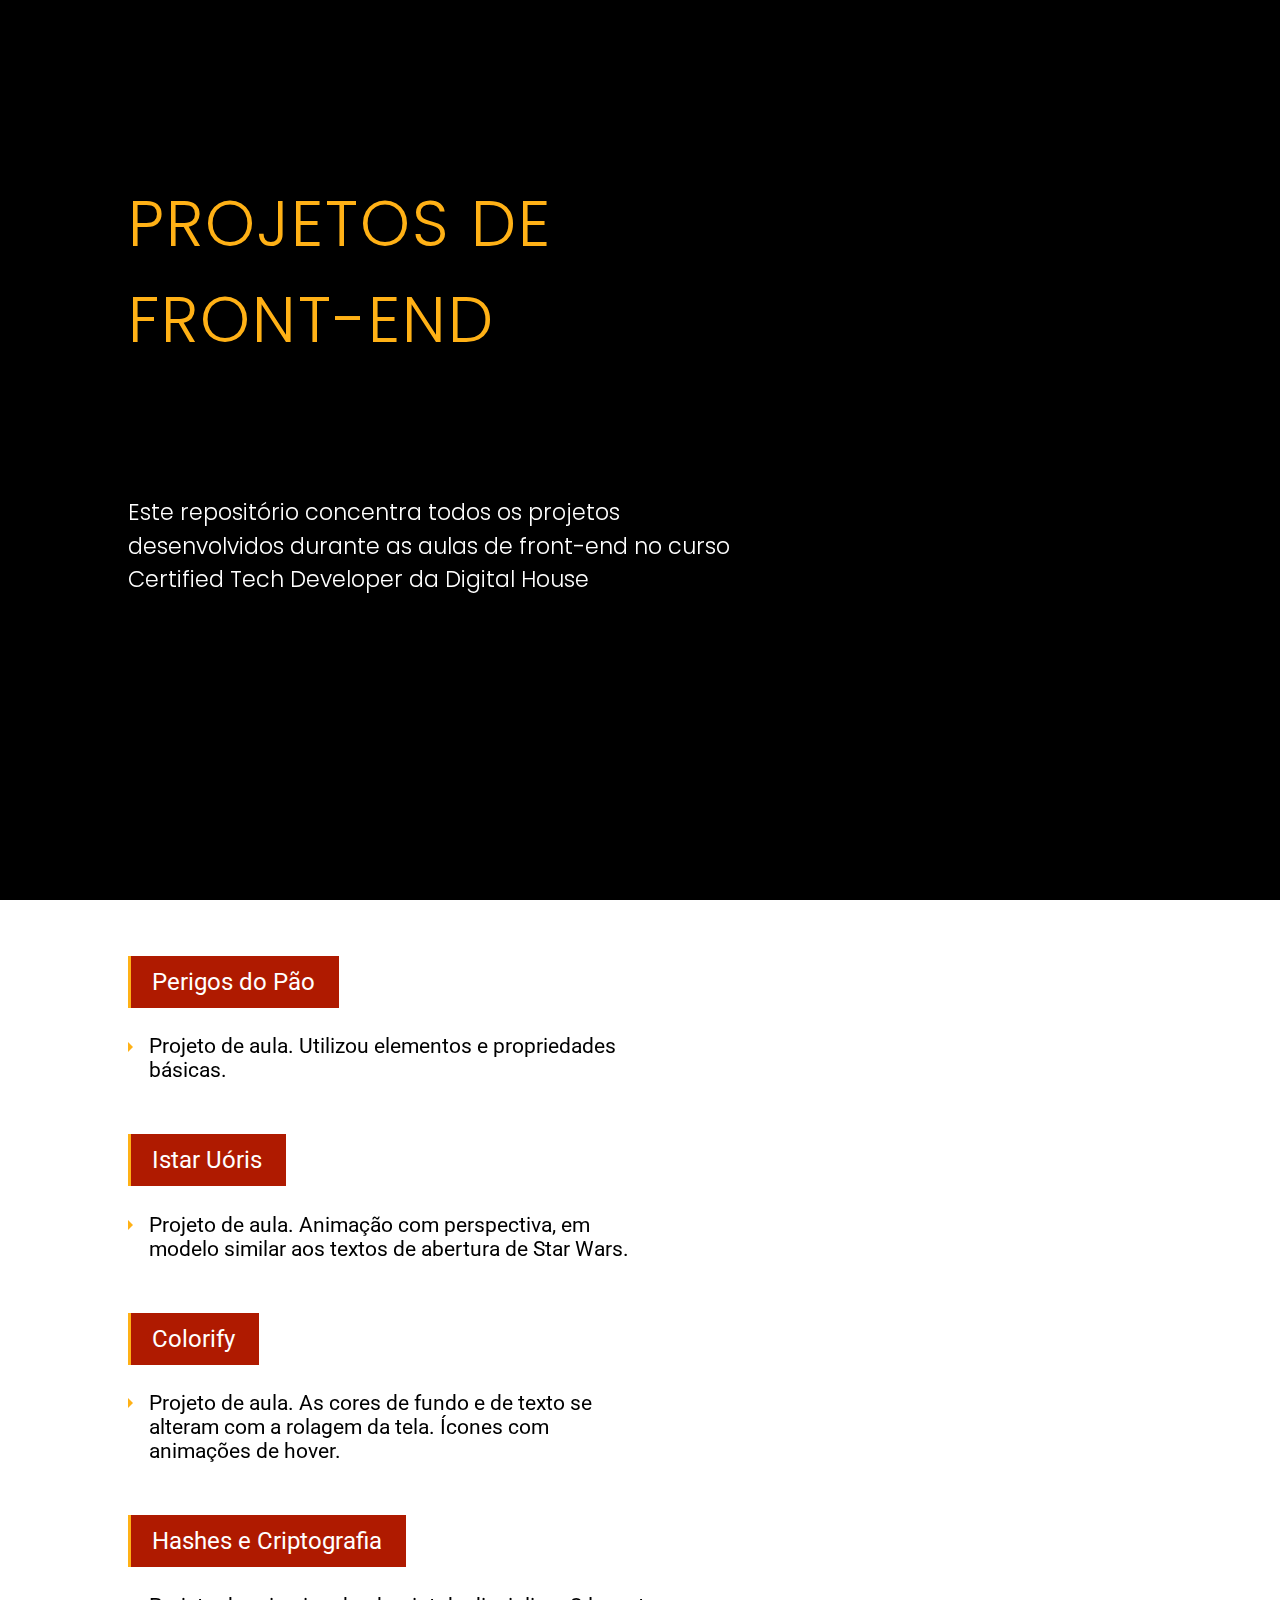
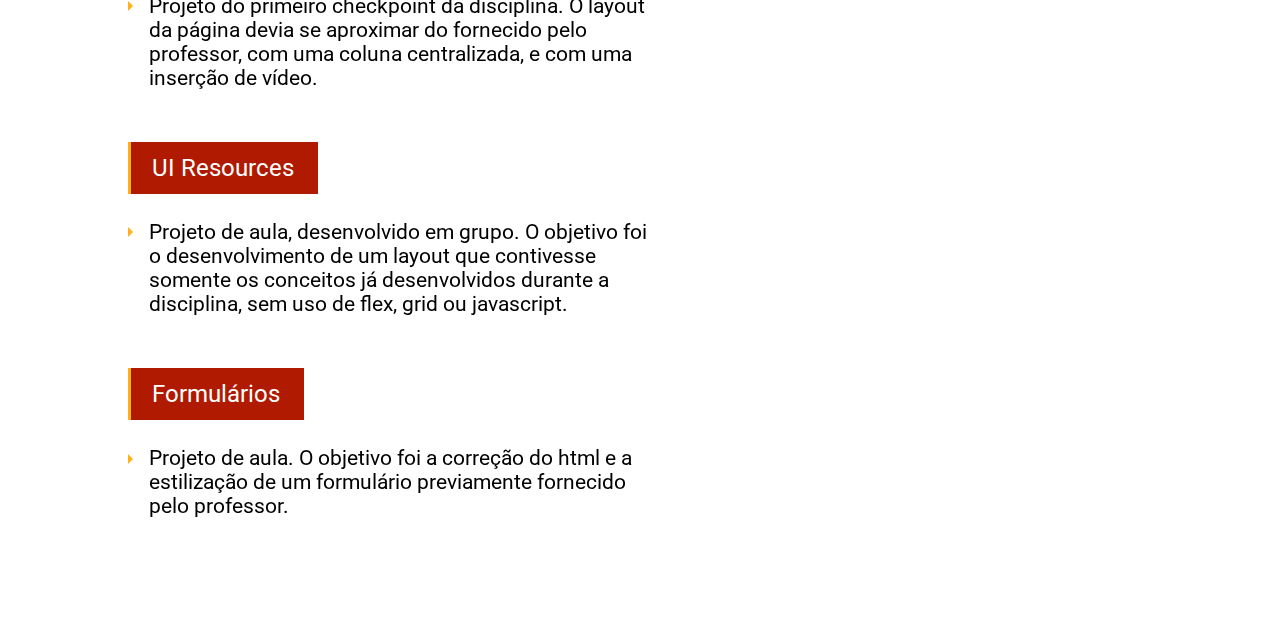
==== index.html @ 60f149e8 "ul adjustments" ====
<!DOCTYPE html>
<html lang="pt-br">
<head>
  <meta charset="UTF-8">
  <meta http-equiv="X-UA-Compatible" content="IE=edge">
  <meta name="viewport" content="width=device-width, initial-scale=1.0">
  <title>Projetos de Front-End</title>
  <link rel="stylesheet" href="style.css">
  <link rel="shortcut icon" href="favicon.png" type="image/x-icon">
</head>
<body>
  <header>
    <h1>Projetos de Front-End</h1>
    <p>
      Este repositório concentra todos os projetos desenvolvidos durante as aulas de front-end no curso
      Certified Tech Developer da Digital House
    </p>
  </header>

  <main>
    <ul>
      <li>
        <a class="link" href="./perigos-do-pao/" target="_blank">Perigos do Pão</a>
        <p class="list-description">
          Projeto de aula. Utilizou elementos e propriedades básicas.
        </p>
      </li>
      
      <li>
        <a class="link" href="./istar-uoris/" target="_blank">Istar Uóris</a>
        <p class="list-description">
          Projeto de aula. Animação com perspectiva, em modelo similar aos textos de abertura de Star Wars.
        </p>
      </li>
      
      <li>
        <a class="link" href="./colorify/" target="_blank">Colorify</a>
        <p class="list-description">
          Projeto de aula. As cores de fundo e de texto se alteram com a rolagem da tela. Ícones com animações de hover.
        </p>
      </li>

      <li>
        <a class="link" href="./hashes/" target="_blank">Hashes e Criptografia</a>
        <p class="list-description">
          Projeto do primeiro checkpoint da disciplina. O layout da página devia se aproximar do fornecido pelo professor, com uma coluna centralizada, e com uma inserção de vídeo.
        </p>
      </li>

      <li>
        <a class="link" href="./ui-resources/" target="_blank">UI Resources</a>
        <p class="list-description">
          Projeto de aula, desenvolvido em grupo. O objetivo foi o desenvolvimento de um layout que contivesse somente os conceitos já desenvolvidos durante a disciplina, sem uso de flex, grid ou javascript.
        </p>
      </li>
      
      <li>
        <a class="link" href="./forms/" target="_blank">Formulários</a>
        <p class="list-description">
          Projeto de aula. O objetivo foi a correção do html e a estilização de um formulário previamente fornecido pelo professor.
        </p>
      </li>
    </ul>
  </main>
</body>
</html>
---- style.css ----
@import url('https://fonts.googleapis.com/css2?family=Poppins:wght@300;700&family=Roboto:wght@300;500;700&display=swap');

* {
  box-sizing: border-box;
  margin: 0;
  font-family: 'Roboto', 'Arial', 'Verdana', sans-serif;
  text-decoration: none;
}

body {
  margin: 0;
  background: black;
  min-height: 100vh;
}

body::before {
  position: fixed;
  top: 0;
  left: 0;
  right: 0;
  bottom: 0;
  content: '';
  background-image: url('https://images.unsplash.com/photo-1430132594682-16e1185b17c5?ixid=MnwxMjA3fDB8MHxwaG90by1wYWdlfHx8fGVufDB8fHx8&ixlib=rb-1.2.1&auto=format&fit=crop&w=1950&q=80');
  background-size: cover;
  background-repeat: no-repeat;
  filter: brightness(0.5);
  z-index: -1;
}

header {
  min-height: 100vh;
}

header, main {
  position: relative;
  padding: 3em 10vw;
}

header h1 {
  max-width: 12ch;
  font-family: 'Poppins', sans-serif;
  font-size: 3rem;
  font-weight: 300;
  text-transform: uppercase;
  color: rgb(255, 177, 22);
  padding: 2em 0;
  line-height: 1.5em;
  letter-spacing: 2px;
  position: relative;
}

header p {
  margin-bottom: 3em;
  font-family: 'Poppins', 'Arial', sans-serif;
  font-weight: 300;
  font-size: 1.4rem;
  line-height: 1.5em;
  color: white;
  max-width: 50ch;
}

main {
  background: white;
  color: black;
}

main ul {
  list-style-type: none;
  padding: 0;
  margin: 0;
}

main ul li {
  margin: 0.5em 0;
}

.list-description {
  position: relative;
  font-size: 1.3rem;
  padding: 0.5em 1em;
  margin-bottom: 2em;
  max-width: 45ch;
}

.list-description::before {
  content: '';
  position: absolute;
  top: 0.85em;
  left: 0;
  width: 0; 
  height: 0; 
  border: 5px solid transparent;
  
  border-left: 5px solid #ffb116;
}

.link {
  position: relative;
  display: block;
  width: max-content;
  font-size: 1.5rem;
  color: white;
  margin-bottom: 1rem;
  padding: 0.5em 1em;
  background: transparent;
  z-index: 1;
}

.link::before {
  content: '';
  position: absolute;
  background: rgb(175, 26, 0);
  top: 0;
  left: 0;
  width: 100%;
  height: 100%;
  z-index:-2;
}

.link::after {
  content: '';
  position: absolute;
  background: #ffb116;
  top: 0;
  left: 0;
  width: 3px;
  height: 100%;
  z-index: -1;

  transition: width 200ms cubic-bezier(.82,-0.03,.19,1.38);
}

.link:hover::after {
  width: 100%;
}

@media (min-width: 750px) {
  header h1 {
    font-size: 4rem;
  }
}
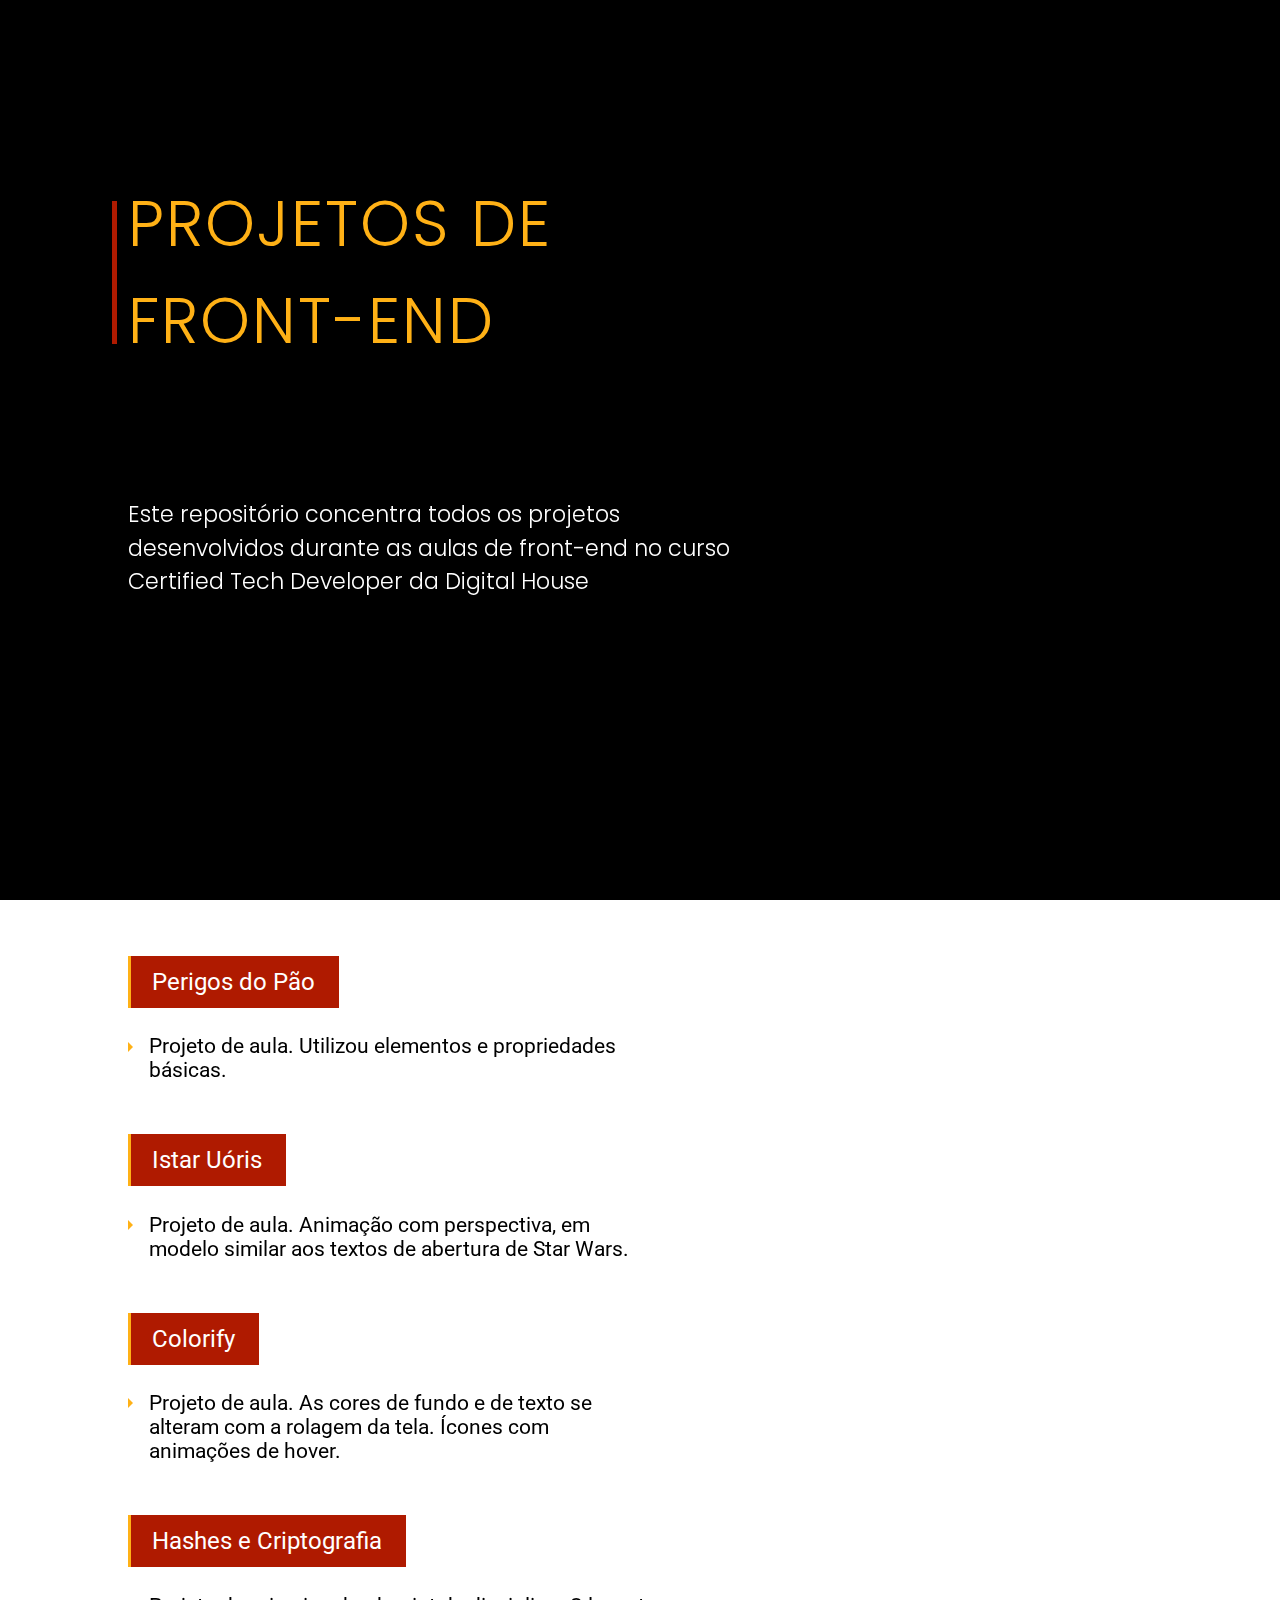
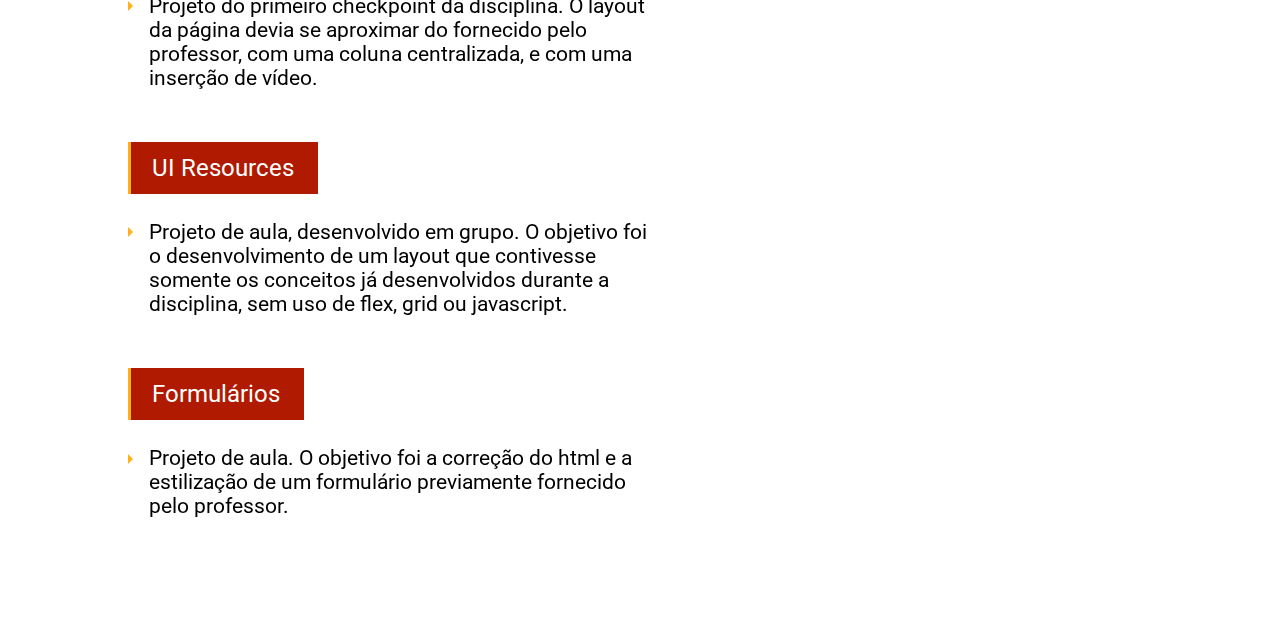
==== commit 39406c3e: "title sidebar" ====
--- a/index.html
+++ b/index.html
@@ -10,7 +10,11 @@
 </head>
 <body>
   <header>
-    <h1>Projetos de Front-End</h1>
+    <h1>
+      <span>
+        Projetos de Front-End
+      </span>
+    </h1>
     <p>
       Este repositório concentra todos os projetos desenvolvidos durante as aulas de front-end no curso
       Certified Tech Developer da Digital House
--- a/style.css
+++ b/style.css
@@ -38,13 +38,17 @@
 
 header h1 {
   max-width: 12ch;
-  font-family: 'Poppins', sans-serif;
   font-size: 3rem;
-  font-weight: 300;
   text-transform: uppercase;
   color: rgb(255, 177, 22);
   padding: 2em 0;
   line-height: 1.5em;
+  position: relative;
+}
+
+header h1 span {
+  font-family: 'Poppins', sans-serif;
+  font-weight: 300;
   letter-spacing: 2px;
   position: relative;
 }
@@ -138,4 +142,14 @@
   header h1 {
     font-size: 4rem;
   }
+
+  header h1 span::before {
+    content: '';
+    position: absolute;
+    top: 12%;
+    left: -1rem;
+    width: 5px;
+    height: 76.5%;
+    background: rgb(175, 26, 0);
+  }
 }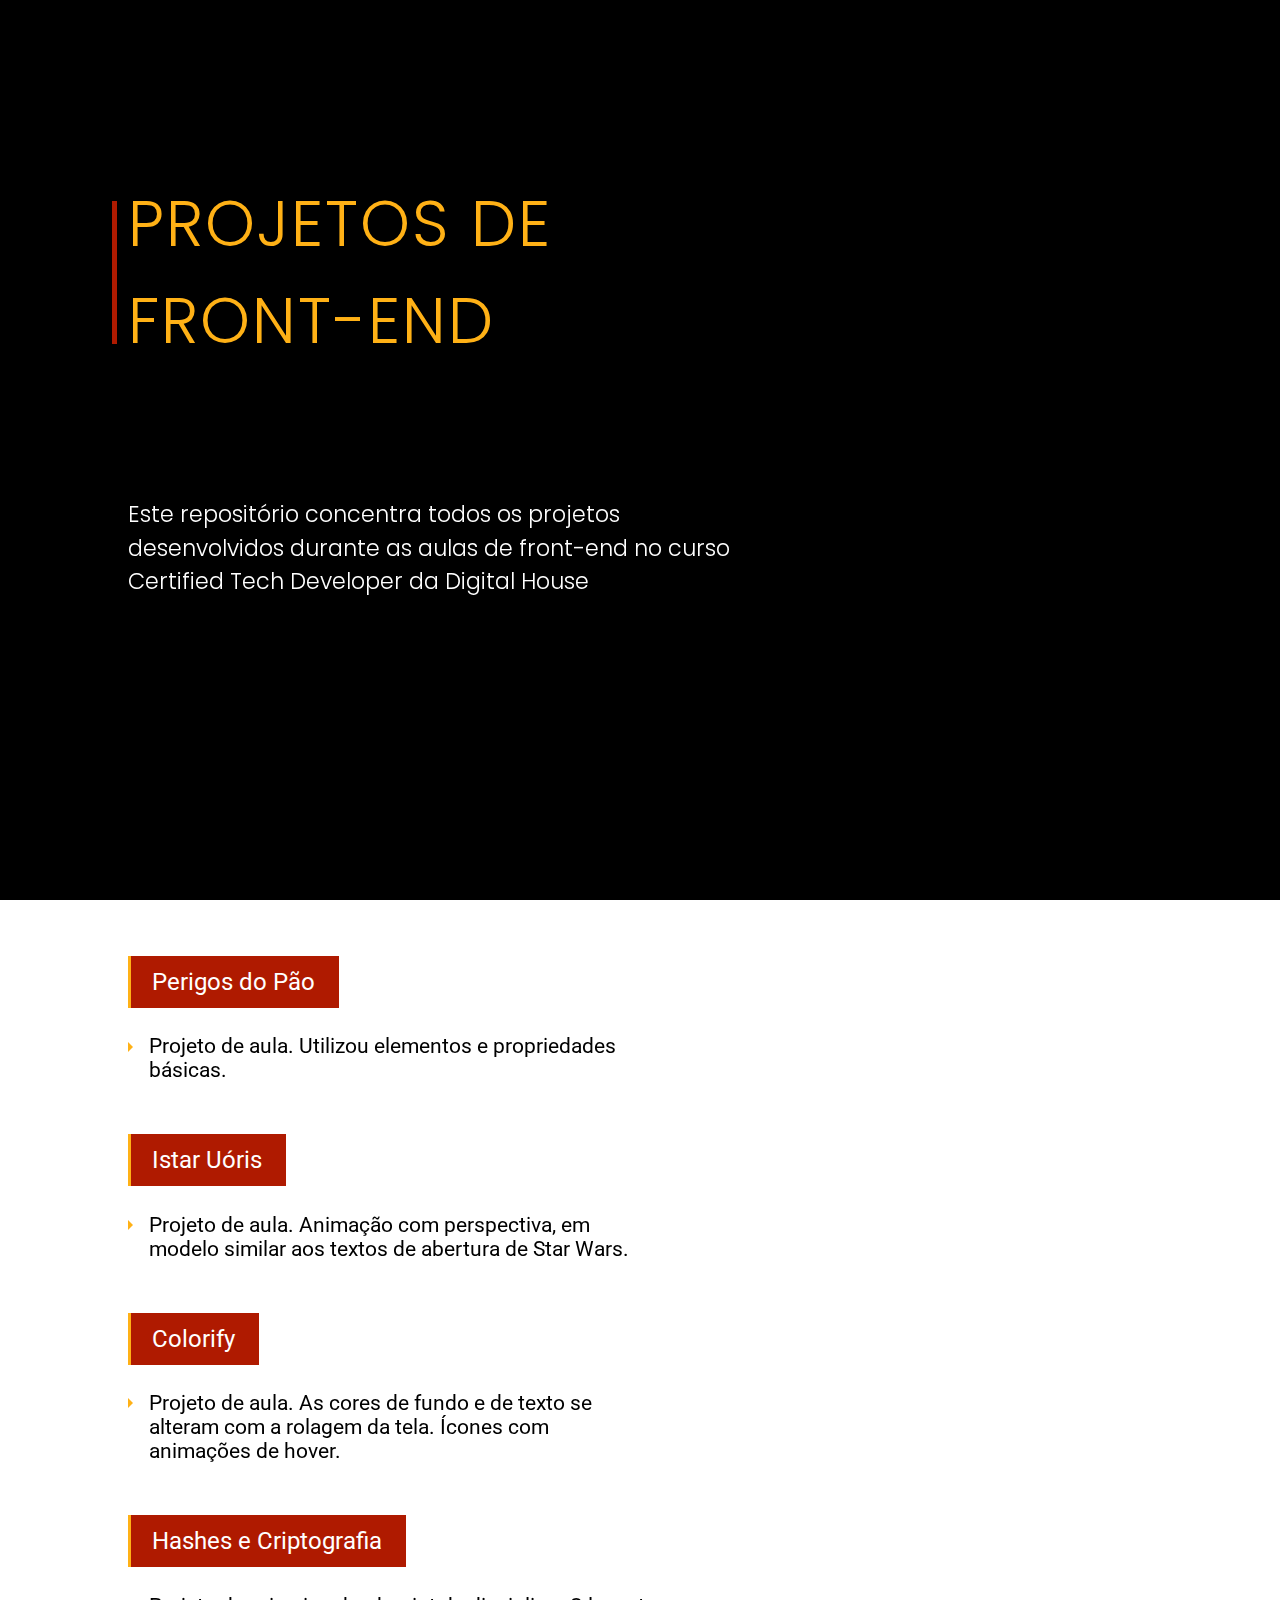
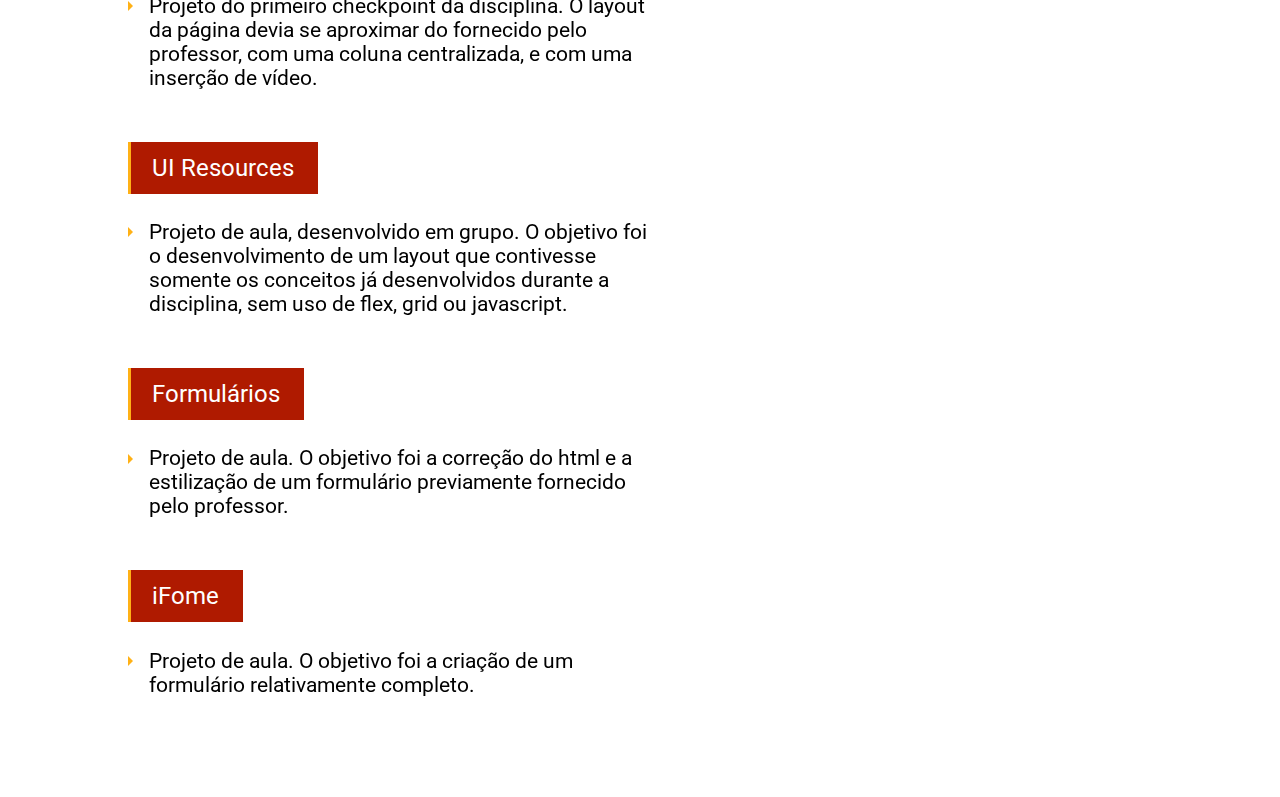
==== commit 65ac10ea: "ifome" ====
--- a/index.html
+++ b/index.html
@@ -1,70 +1,90 @@
 <!DOCTYPE html>
 <html lang="pt-br">
-<head>
-  <meta charset="UTF-8">
-  <meta http-equiv="X-UA-Compatible" content="IE=edge">
-  <meta name="viewport" content="width=device-width, initial-scale=1.0">
-  <title>Projetos de Front-End</title>
-  <link rel="stylesheet" href="style.css">
-  <link rel="shortcut icon" href="favicon.png" type="image/x-icon">
-</head>
-<body>
-  <header>
-    <h1>
-      <span>
-        Projetos de Front-End
-      </span>
-    </h1>
-    <p>
-      Este repositório concentra todos os projetos desenvolvidos durante as aulas de front-end no curso
-      Certified Tech Developer da Digital House
-    </p>
-  </header>
+  <head>
+    <meta charset="UTF-8" />
+    <meta http-equiv="X-UA-Compatible" content="IE=edge" />
+    <meta name="viewport" content="width=device-width, initial-scale=1.0" />
+    <title>Projetos de Front-End</title>
+    <link rel="stylesheet" href="style.css" />
+    <link rel="shortcut icon" href="favicon.png" type="image/x-icon" />
+  </head>
+  <body>
+    <header>
+      <h1>
+        <span> Projetos de Front-End </span>
+      </h1>
+      <p>
+        Este repositório concentra todos os projetos desenvolvidos durante as
+        aulas de front-end no curso Certified Tech Developer da Digital House
+      </p>
+    </header>
 
-  <main>
-    <ul>
-      <li>
-        <a class="link" href="./perigos-do-pao/" target="_blank">Perigos do Pão</a>
-        <p class="list-description">
-          Projeto de aula. Utilizou elementos e propriedades básicas.
-        </p>
-      </li>
-      
-      <li>
-        <a class="link" href="./istar-uoris/" target="_blank">Istar Uóris</a>
-        <p class="list-description">
-          Projeto de aula. Animação com perspectiva, em modelo similar aos textos de abertura de Star Wars.
-        </p>
-      </li>
-      
-      <li>
-        <a class="link" href="./colorify/" target="_blank">Colorify</a>
-        <p class="list-description">
-          Projeto de aula. As cores de fundo e de texto se alteram com a rolagem da tela. Ícones com animações de hover.
-        </p>
-      </li>
+    <main>
+      <ul>
+        <li>
+          <a class="link" href="./perigos-do-pao/" target="_blank"
+            >Perigos do Pão</a
+          >
+          <p class="list-description">
+            Projeto de aula. Utilizou elementos e propriedades básicas.
+          </p>
+        </li>
 
-      <li>
-        <a class="link" href="./hashes/" target="_blank">Hashes e Criptografia</a>
-        <p class="list-description">
-          Projeto do primeiro checkpoint da disciplina. O layout da página devia se aproximar do fornecido pelo professor, com uma coluna centralizada, e com uma inserção de vídeo.
-        </p>
-      </li>
+        <li>
+          <a class="link" href="./istar-uoris/" target="_blank">Istar Uóris</a>
+          <p class="list-description">
+            Projeto de aula. Animação com perspectiva, em modelo similar aos
+            textos de abertura de Star Wars.
+          </p>
+        </li>
 
-      <li>
-        <a class="link" href="./ui-resources/" target="_blank">UI Resources</a>
-        <p class="list-description">
-          Projeto de aula, desenvolvido em grupo. O objetivo foi o desenvolvimento de um layout que contivesse somente os conceitos já desenvolvidos durante a disciplina, sem uso de flex, grid ou javascript.
-        </p>
-      </li>
-      
-      <li>
-        <a class="link" href="./forms/" target="_blank">Formulários</a>
-        <p class="list-description">
-          Projeto de aula. O objetivo foi a correção do html e a estilização de um formulário previamente fornecido pelo professor.
-        </p>
-      </li>
-    </ul>
-  </main>
-</body>
-</html>+        <li>
+          <a class="link" href="./colorify/" target="_blank">Colorify</a>
+          <p class="list-description">
+            Projeto de aula. As cores de fundo e de texto se alteram com a
+            rolagem da tela. Ícones com animações de hover.
+          </p>
+        </li>
+
+        <li>
+          <a class="link" href="./hashes/" target="_blank"
+            >Hashes e Criptografia</a
+          >
+          <p class="list-description">
+            Projeto do primeiro checkpoint da disciplina. O layout da página
+            devia se aproximar do fornecido pelo professor, com uma coluna
+            centralizada, e com uma inserção de vídeo.
+          </p>
+        </li>
+
+        <li>
+          <a class="link" href="./ui-resources/" target="_blank"
+            >UI Resources</a
+          >
+          <p class="list-description">
+            Projeto de aula, desenvolvido em grupo. O objetivo foi o
+            desenvolvimento de um layout que contivesse somente os conceitos já
+            desenvolvidos durante a disciplina, sem uso de flex, grid ou
+            javascript.
+          </p>
+        </li>
+
+        <li>
+          <a class="link" href="./forms/" target="_blank">Formulários</a>
+          <p class="list-description">
+            Projeto de aula. O objetivo foi a correção do html e a estilização
+            de um formulário previamente fornecido pelo professor.
+          </p>
+        </li>
+
+        <li>
+          <a class="link" href="./ifome/" target="_blank">iFome</a>
+          <p class="list-description">
+            Projeto de aula. O objetivo foi a criação de um formulário
+            relativamente completo.
+          </p>
+        </li>
+      </ul>
+    </main>
+  </body>
+</html>
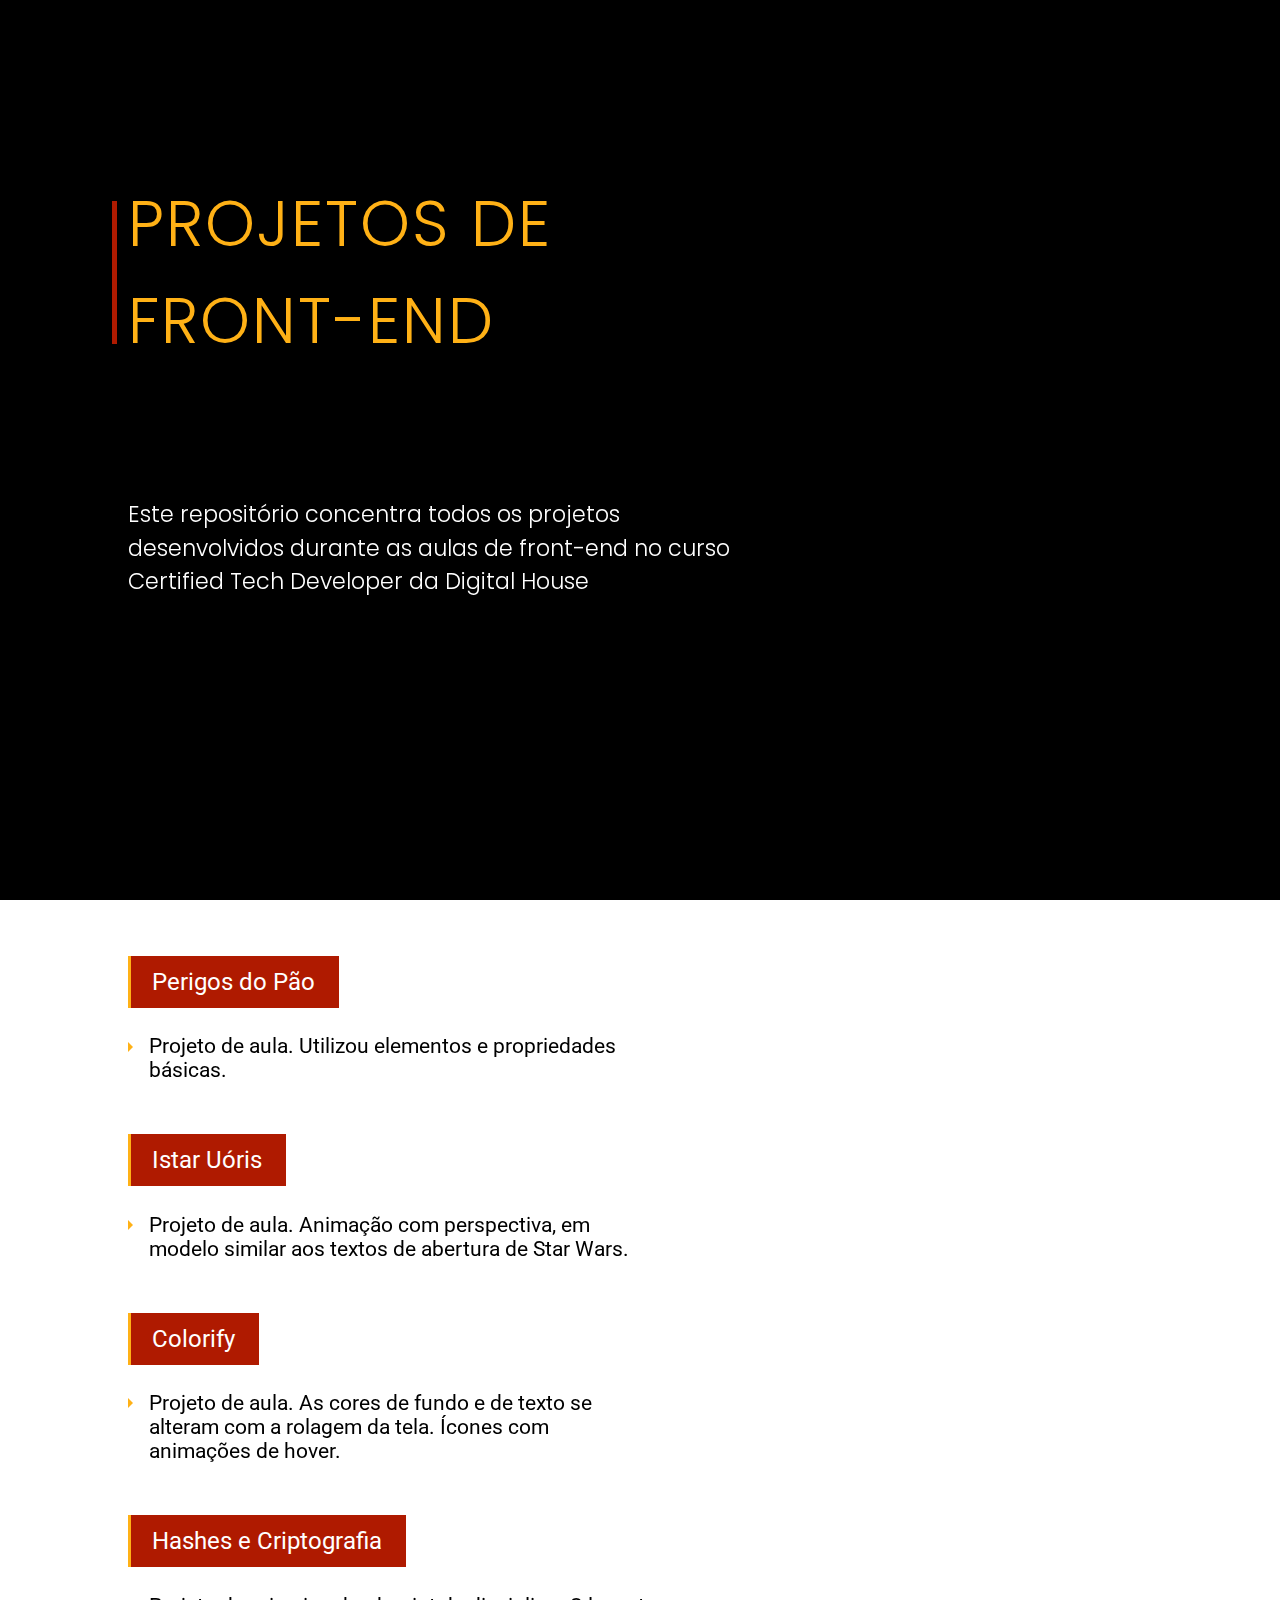
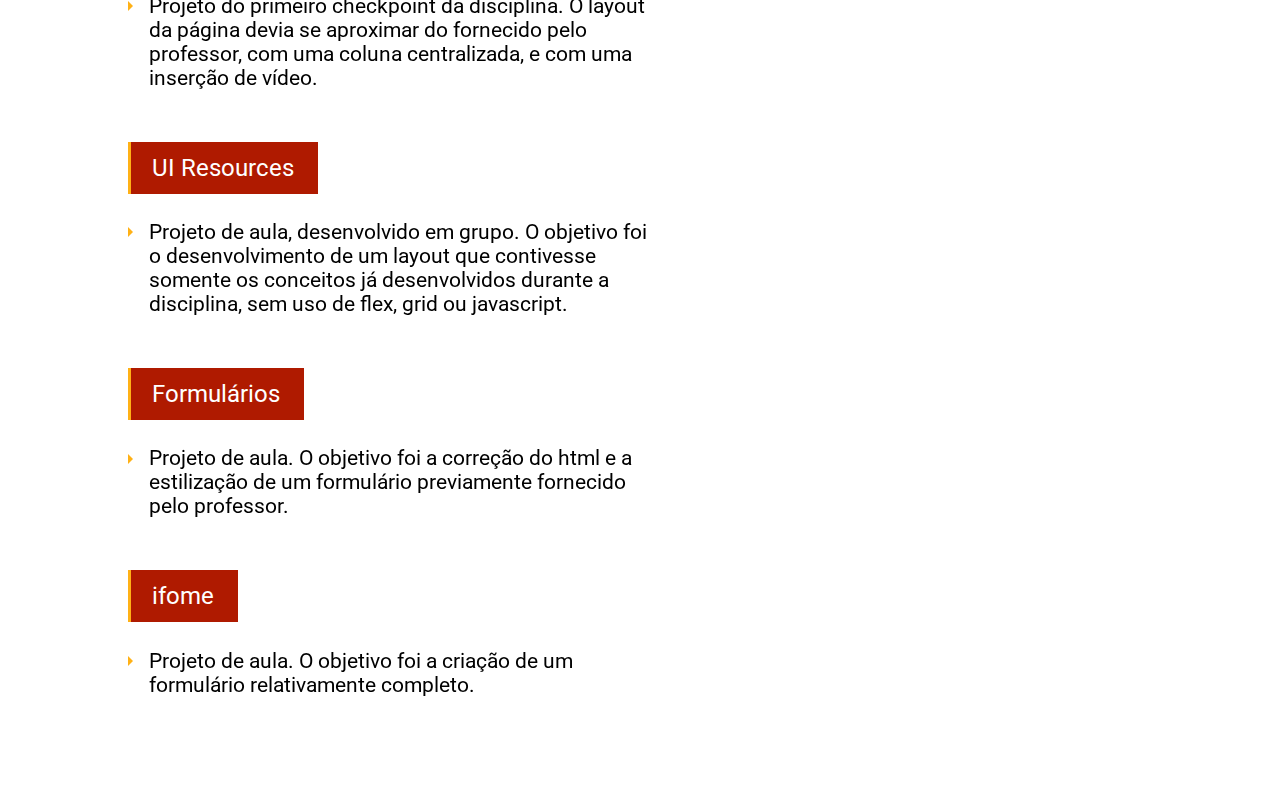
==== commit 22600f83: "ifome ajustes" ====
--- a/index.html
+++ b/index.html
@@ -78,7 +78,7 @@
         </li>
 
         <li>
-          <a class="link" href="./ifome/" target="_blank">iFome</a>
+          <a class="link" href="./ifome/" target="_blank">ifome</a>
           <p class="list-description">
             Projeto de aula. O objetivo foi a criação de um formulário
             relativamente completo.
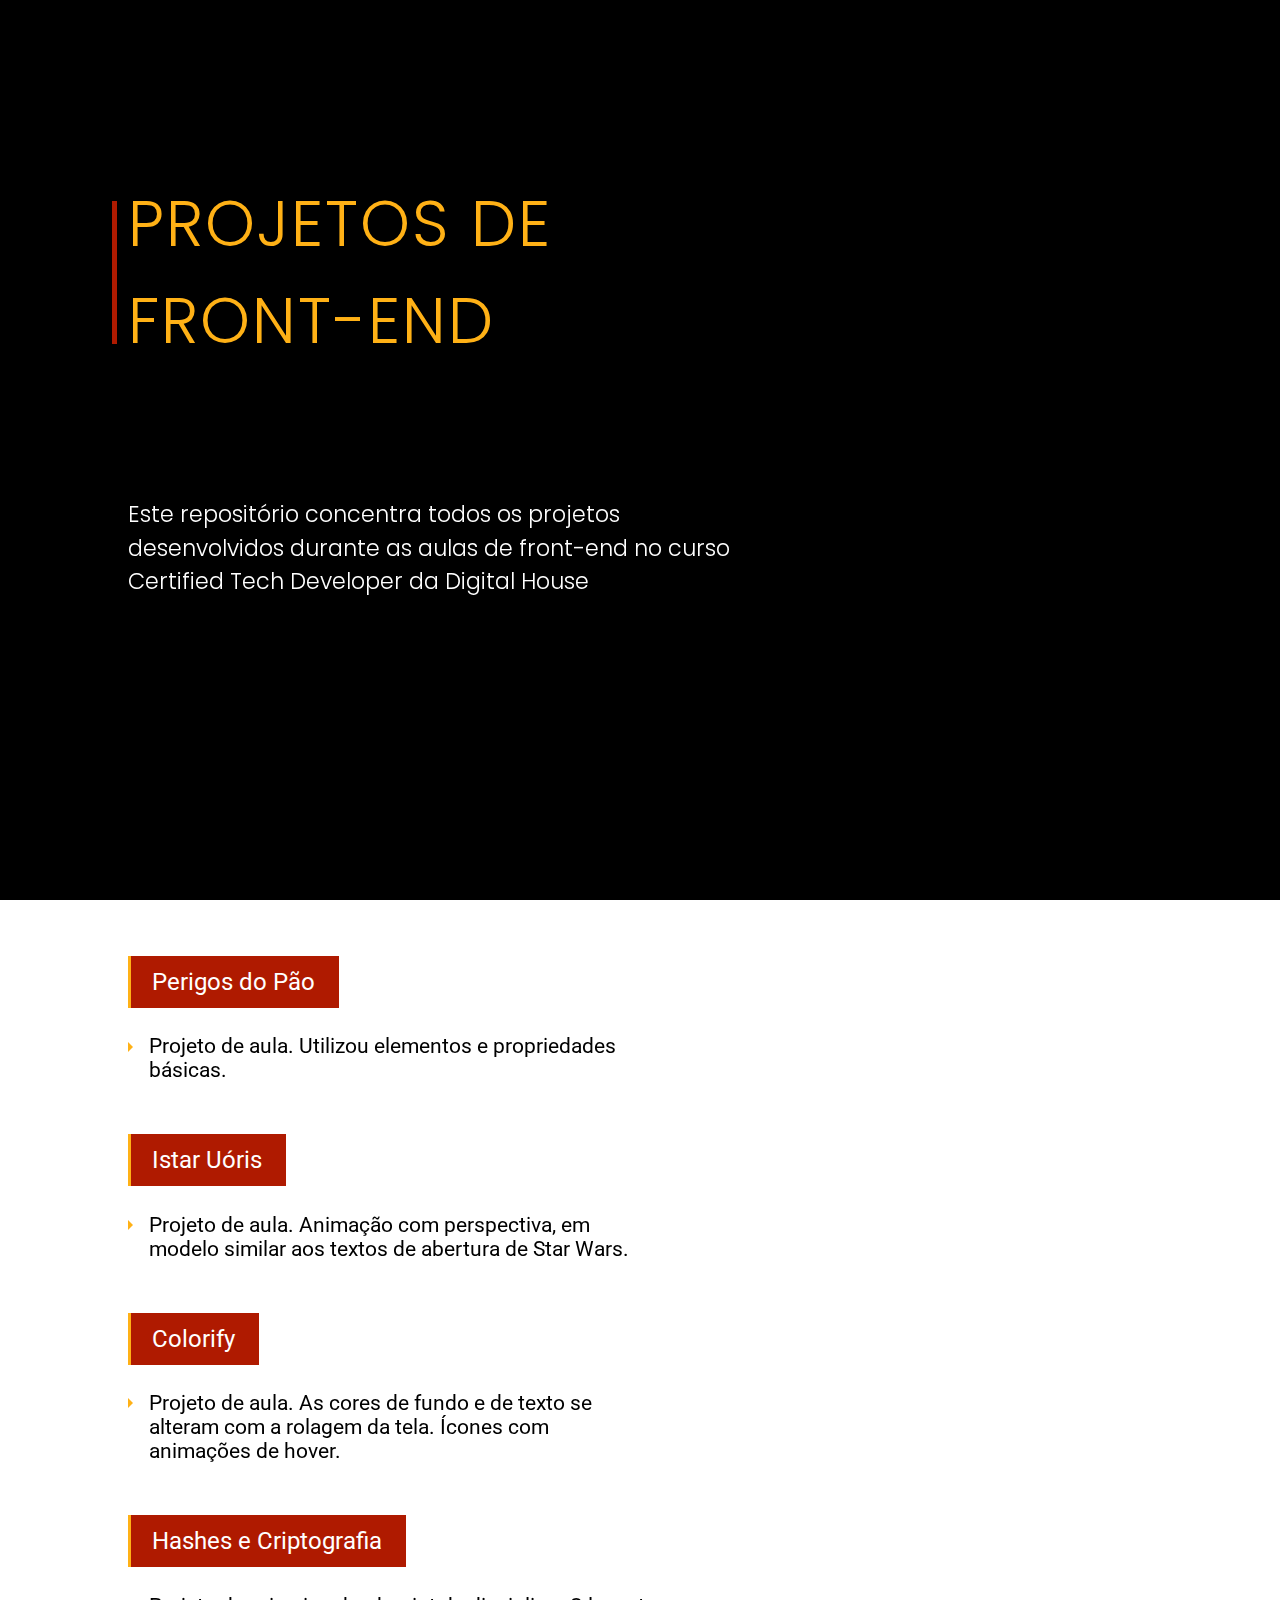
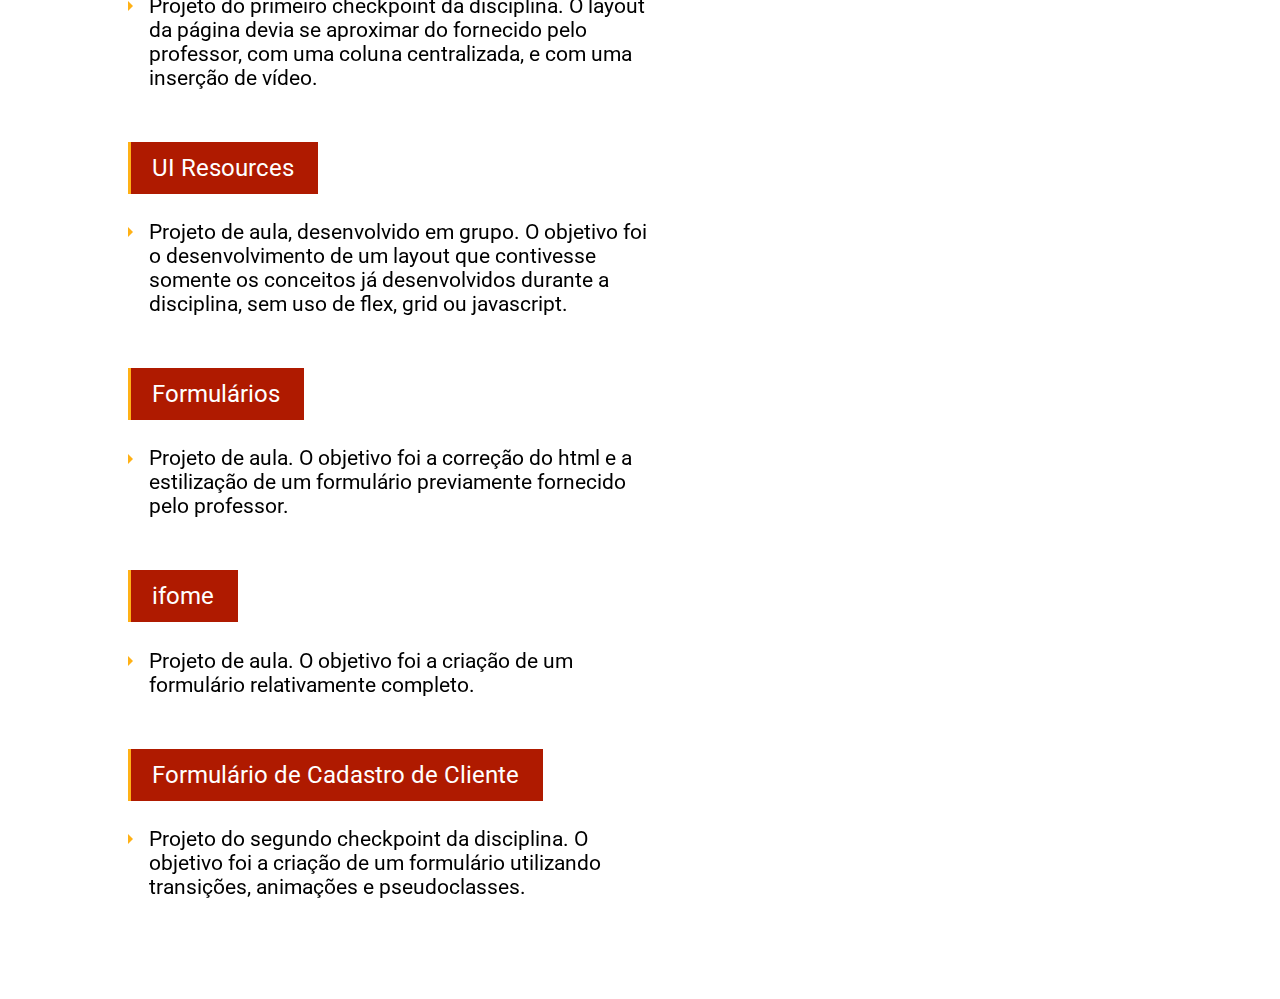
==== commit 20544bd1: "2º checkpoint" ====
--- a/index.html
+++ b/index.html
@@ -84,6 +84,14 @@
             relativamente completo.
           </p>
         </li>
+
+        <li>
+          <a class="link" href="./cadastro/" target="_blank">Formulário de Cadastro de Cliente</a>
+          <p class="list-description">
+            Projeto do segundo checkpoint da disciplina. O objetivo foi a criação de um formulário
+            utilizando transições, animações e pseudoclasses.
+          </p>
+        </li>
       </ul>
     </main>
   </body>
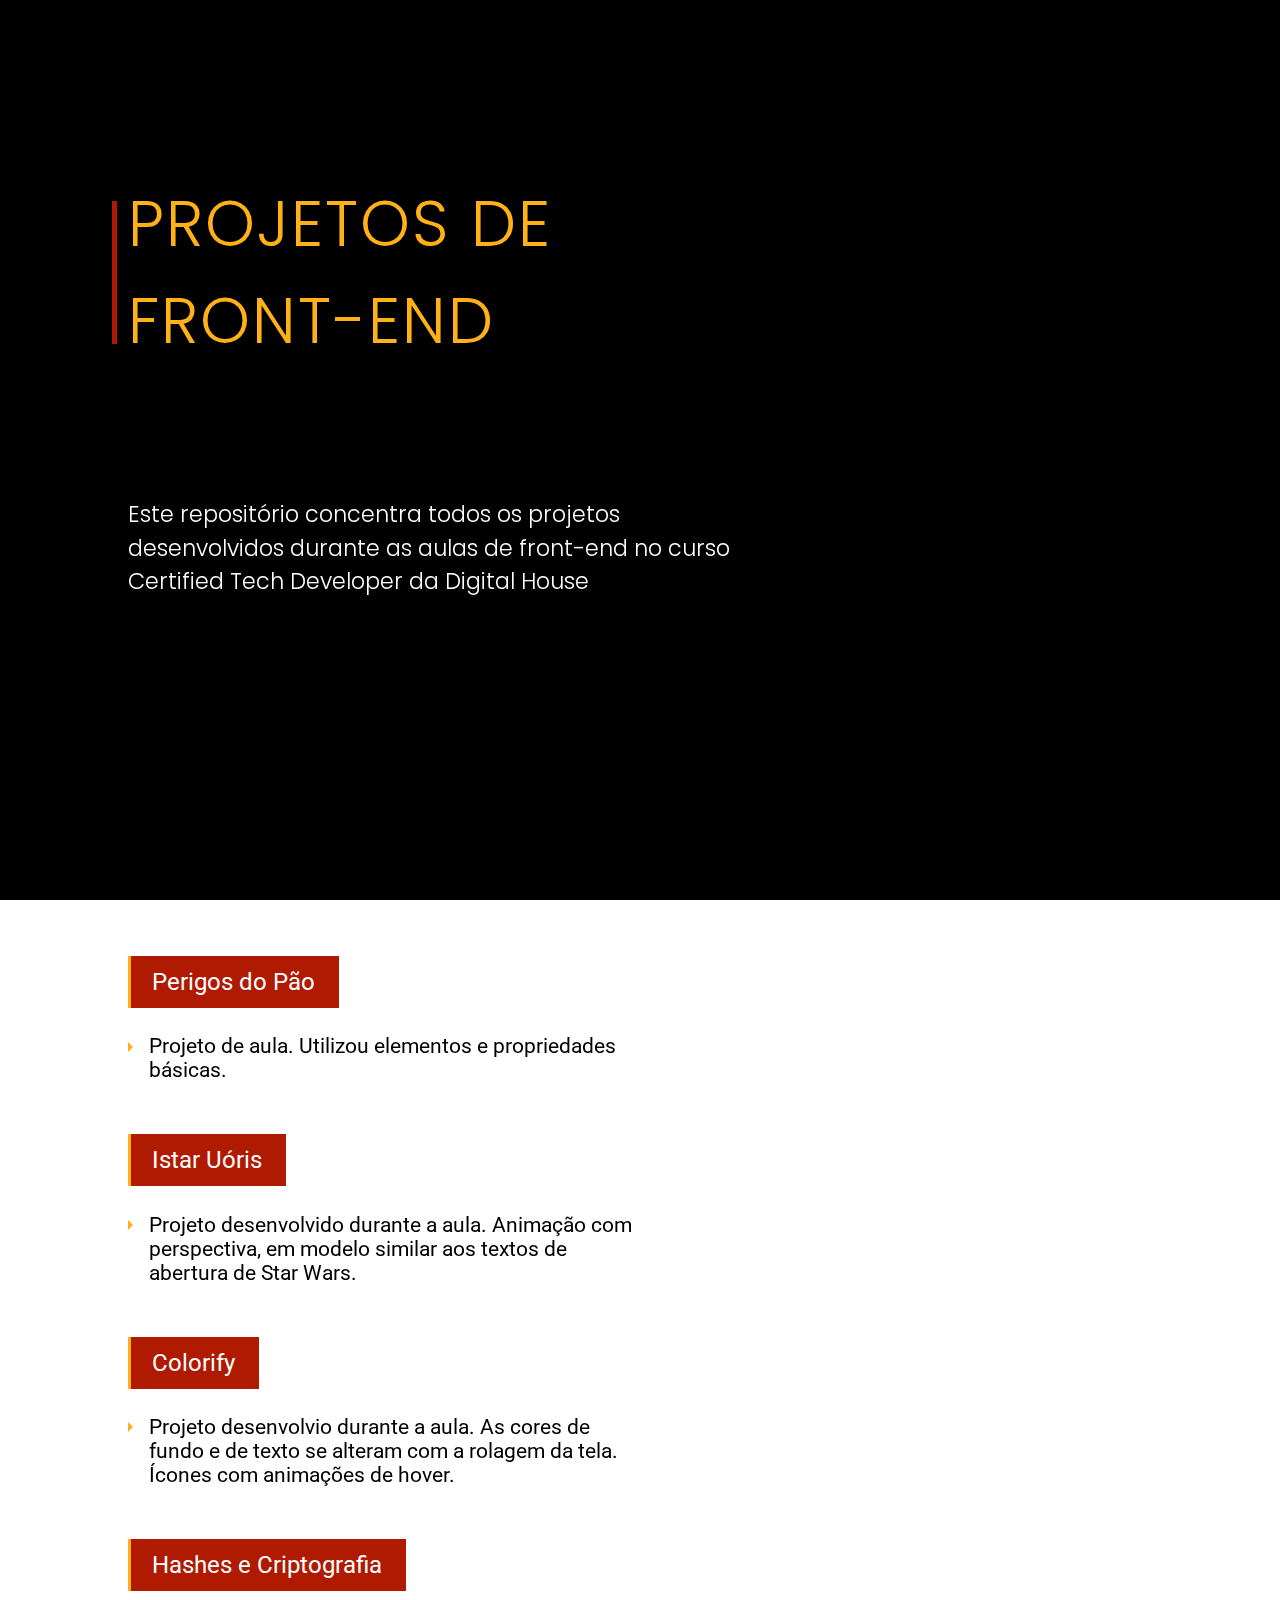
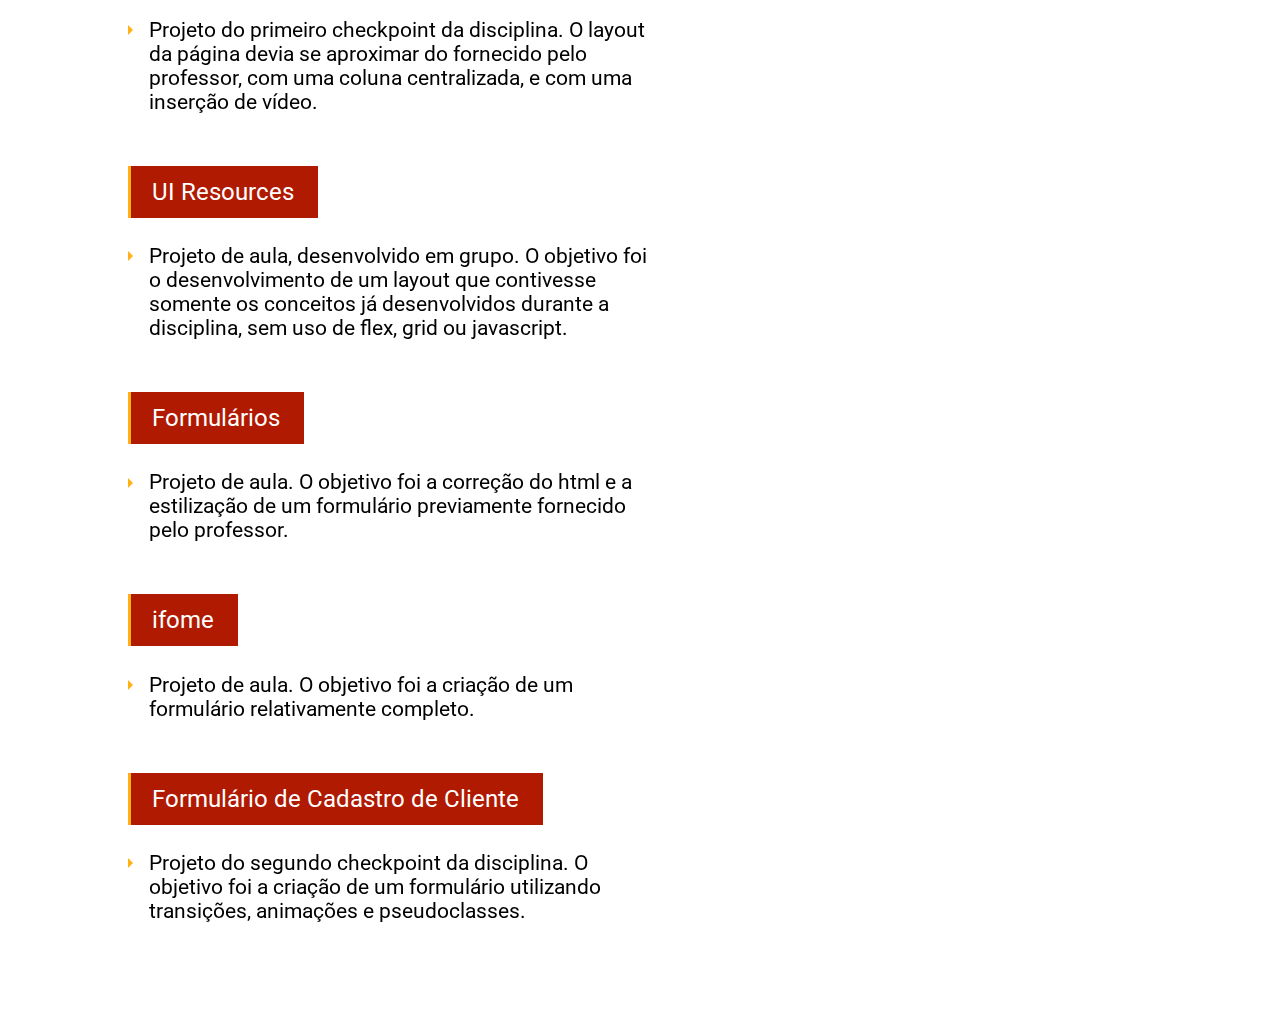
==== commit 2a0dc431: "ajustes na capa" ====
--- a/index.html
+++ b/index.html
@@ -33,7 +33,7 @@
         <li>
           <a class="link" href="./istar-uoris/" target="_blank">Istar Uóris</a>
           <p class="list-description">
-            Projeto de aula. Animação com perspectiva, em modelo similar aos
+            Projeto desenvolvido durante a aula. Animação com perspectiva, em modelo similar aos
             textos de abertura de Star Wars.
           </p>
         </li>
@@ -41,7 +41,7 @@
         <li>
           <a class="link" href="./colorify/" target="_blank">Colorify</a>
           <p class="list-description">
-            Projeto de aula. As cores de fundo e de texto se alteram com a
+            Projeto desenvolvio durante a aula. As cores de fundo e de texto se alteram com a
             rolagem da tela. Ícones com animações de hover.
           </p>
         </li>
--- a/style.css
+++ b/style.css
@@ -99,9 +99,10 @@
 }
 
 .link {
+  word-wrap: break-word;
   position: relative;
-  display: block;
-  width: max-content;
+  display: flex;
+  max-width: max-content;
   font-size: 1.5rem;
   color: white;
   margin-bottom: 1rem;
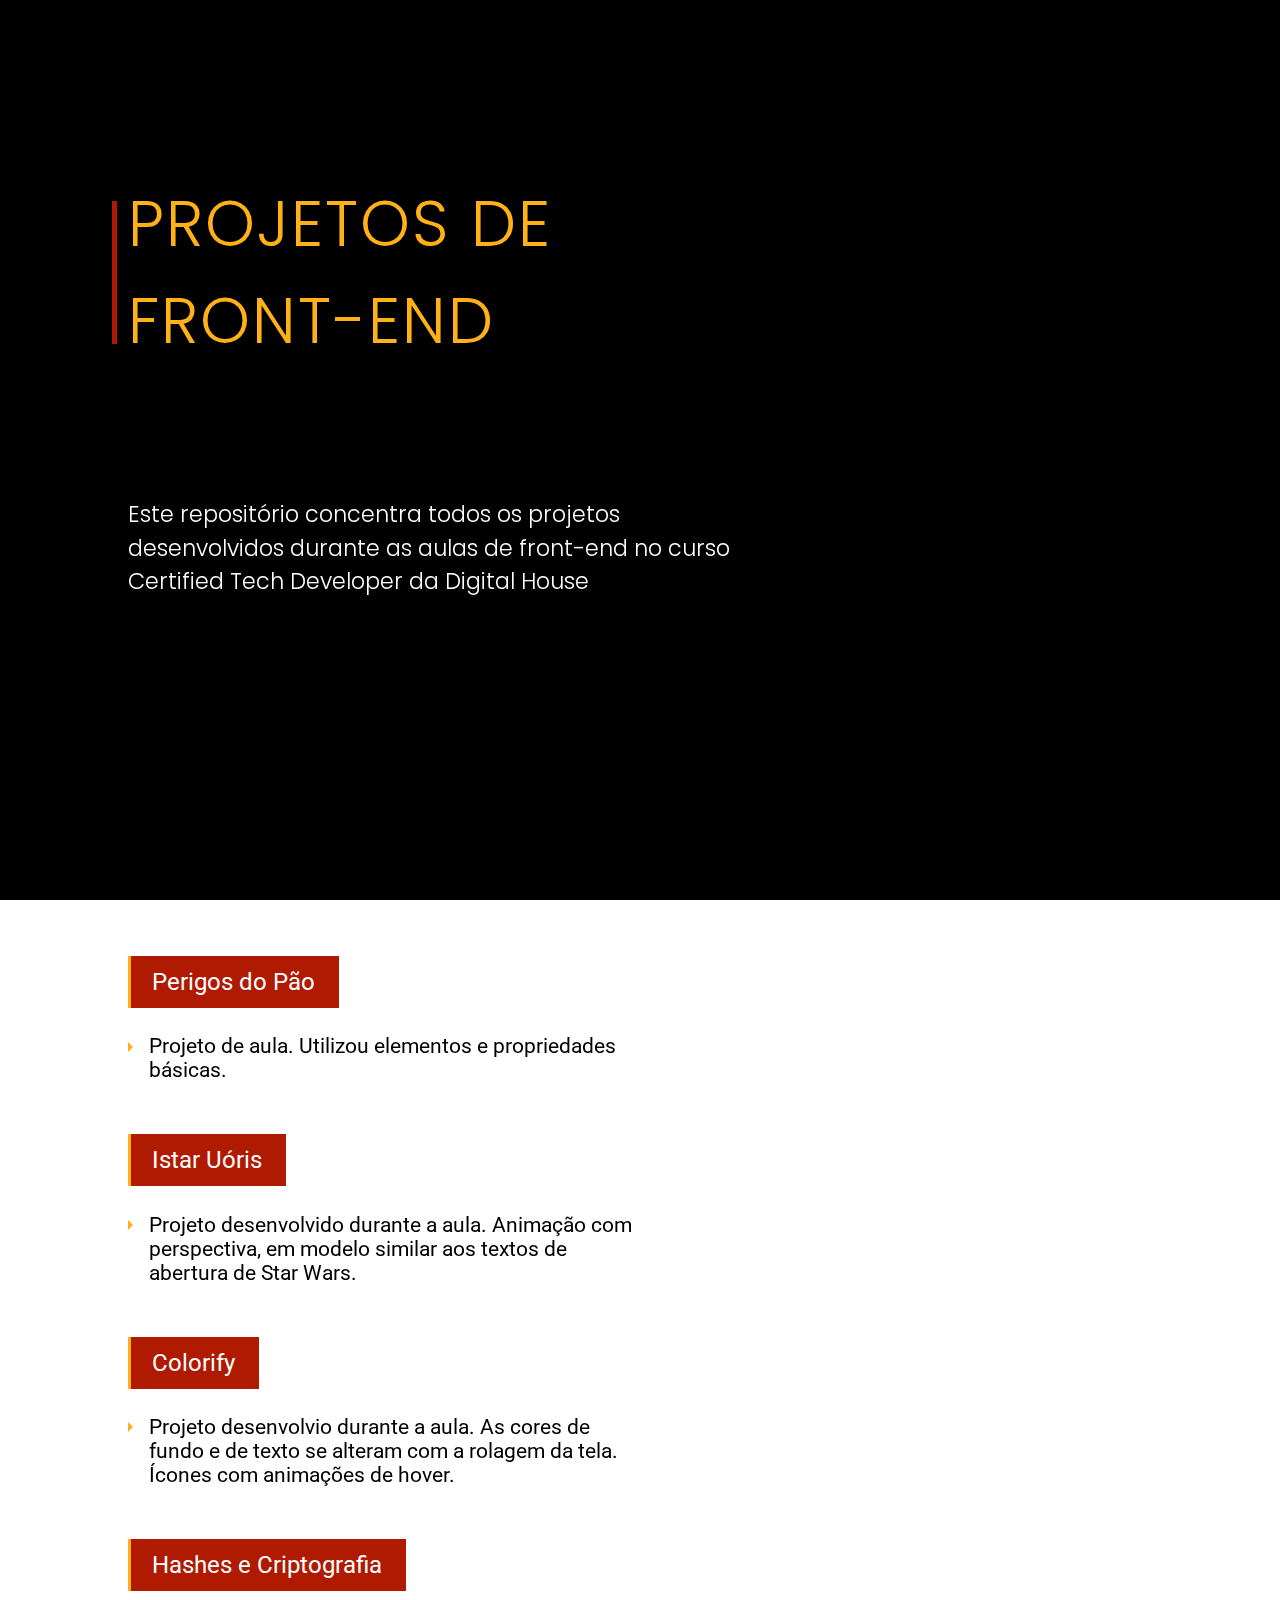
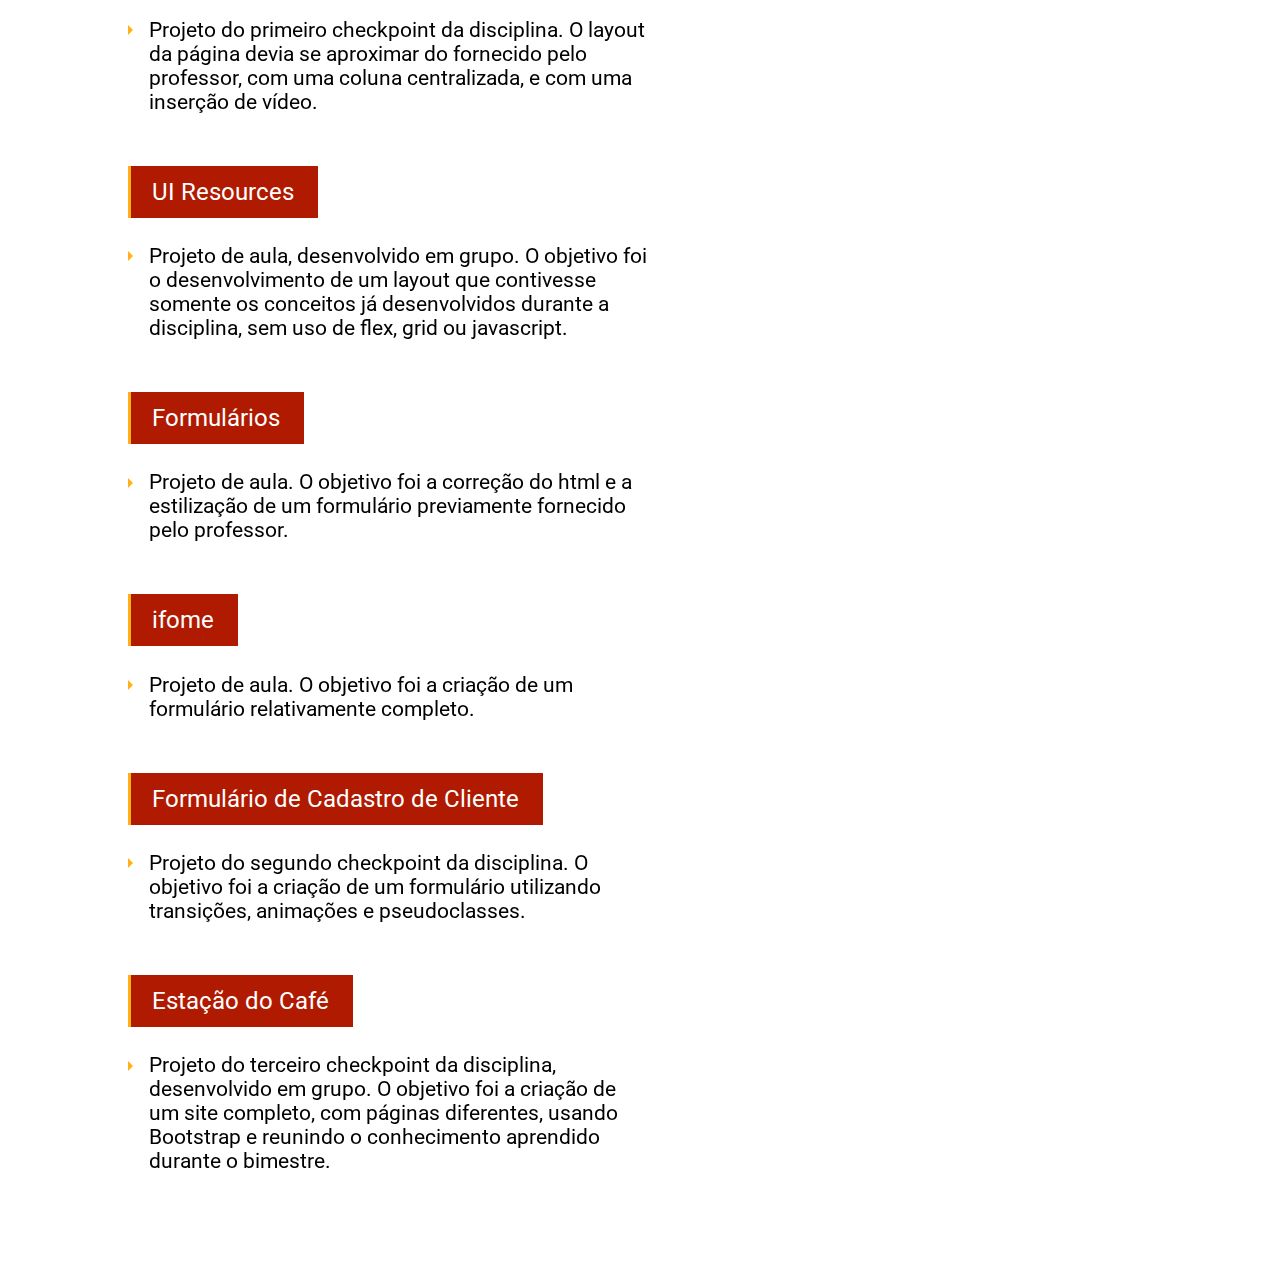
==== commit 20f9f40f: "adicionada a estação do café" ====
--- a/index.html
+++ b/index.html
@@ -92,6 +92,14 @@
             utilizando transições, animações e pseudoclasses.
           </p>
         </li>
+
+        <li>
+          <a class="link" href="./estacao-do-cafe/" target="_blank">Estação do Café</a>
+          <p class="list-description">
+            Projeto do terceiro checkpoint da disciplina, desenvolvido em grupo. O objetivo foi a criação de um site completo, com
+            páginas diferentes, usando Bootstrap e reunindo o conhecimento aprendido durante o bimestre.
+          </p>
+        </li>
       </ul>
     </main>
   </body>
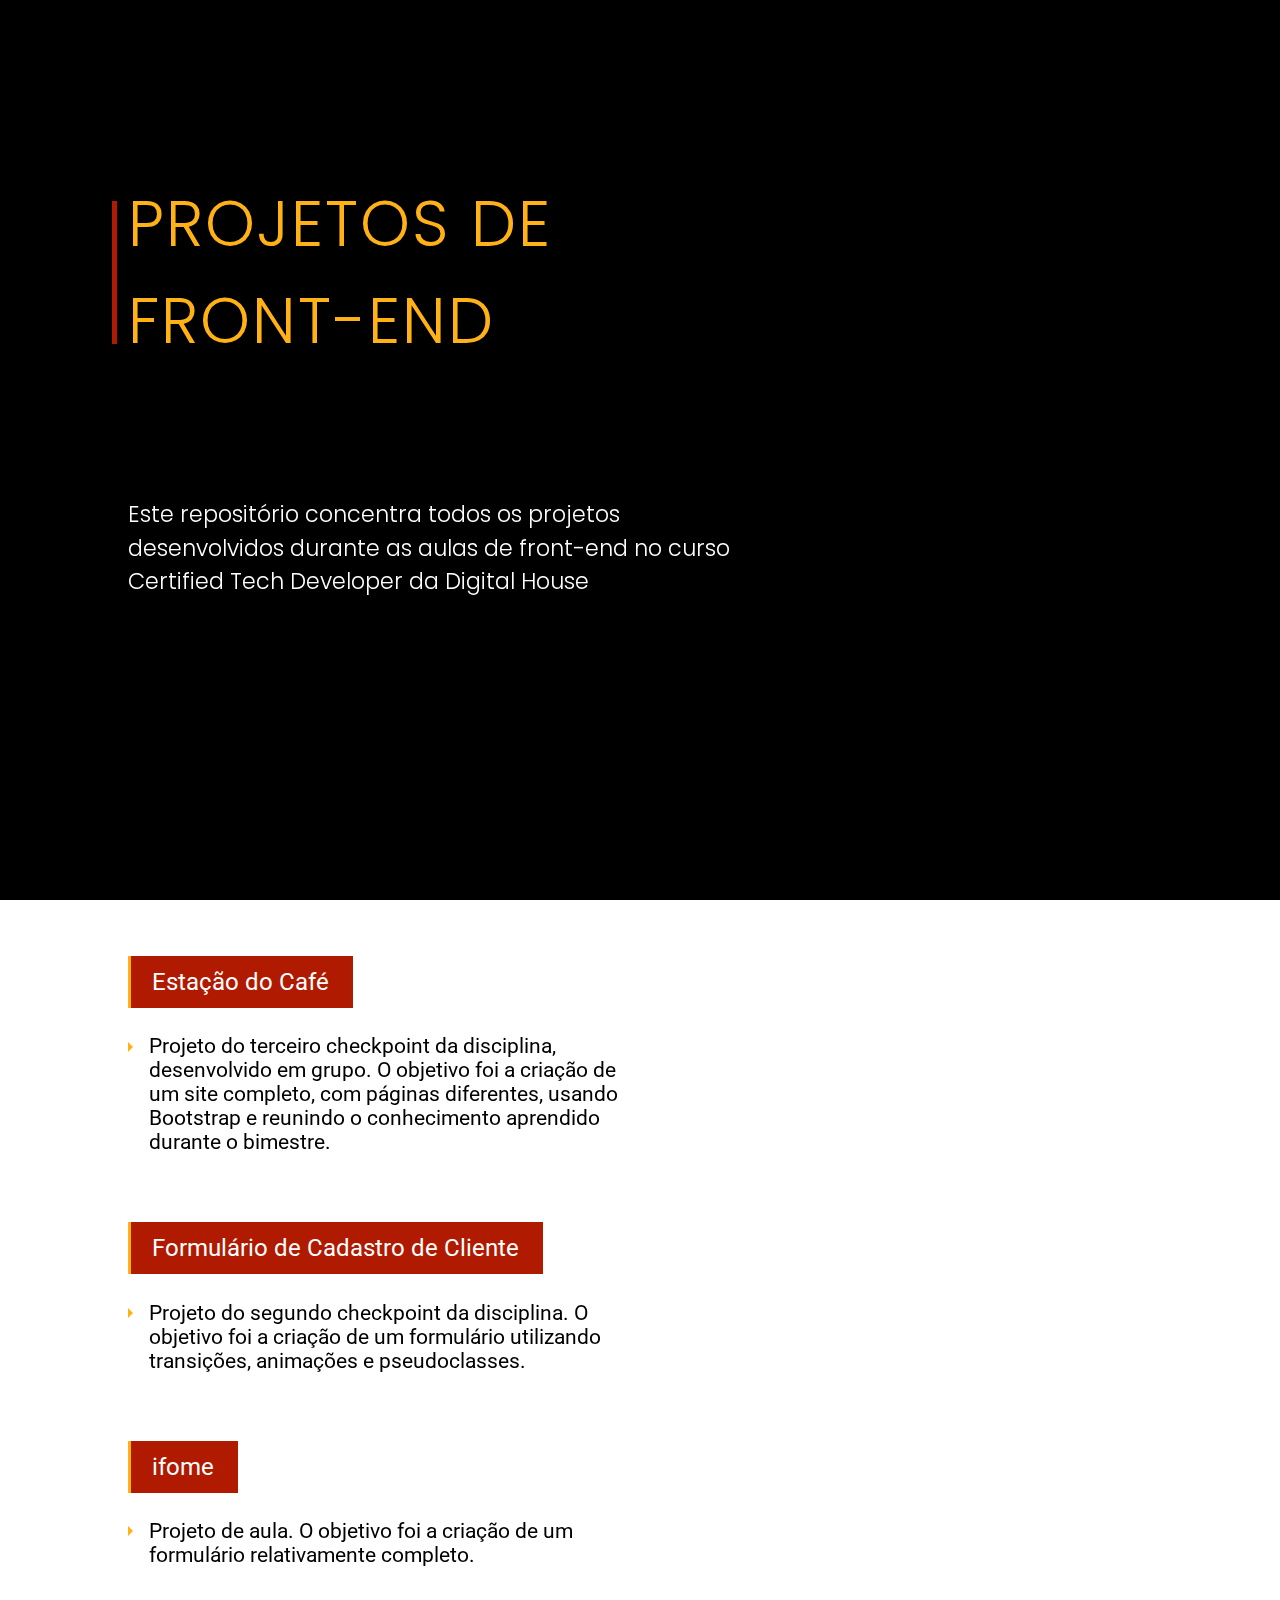
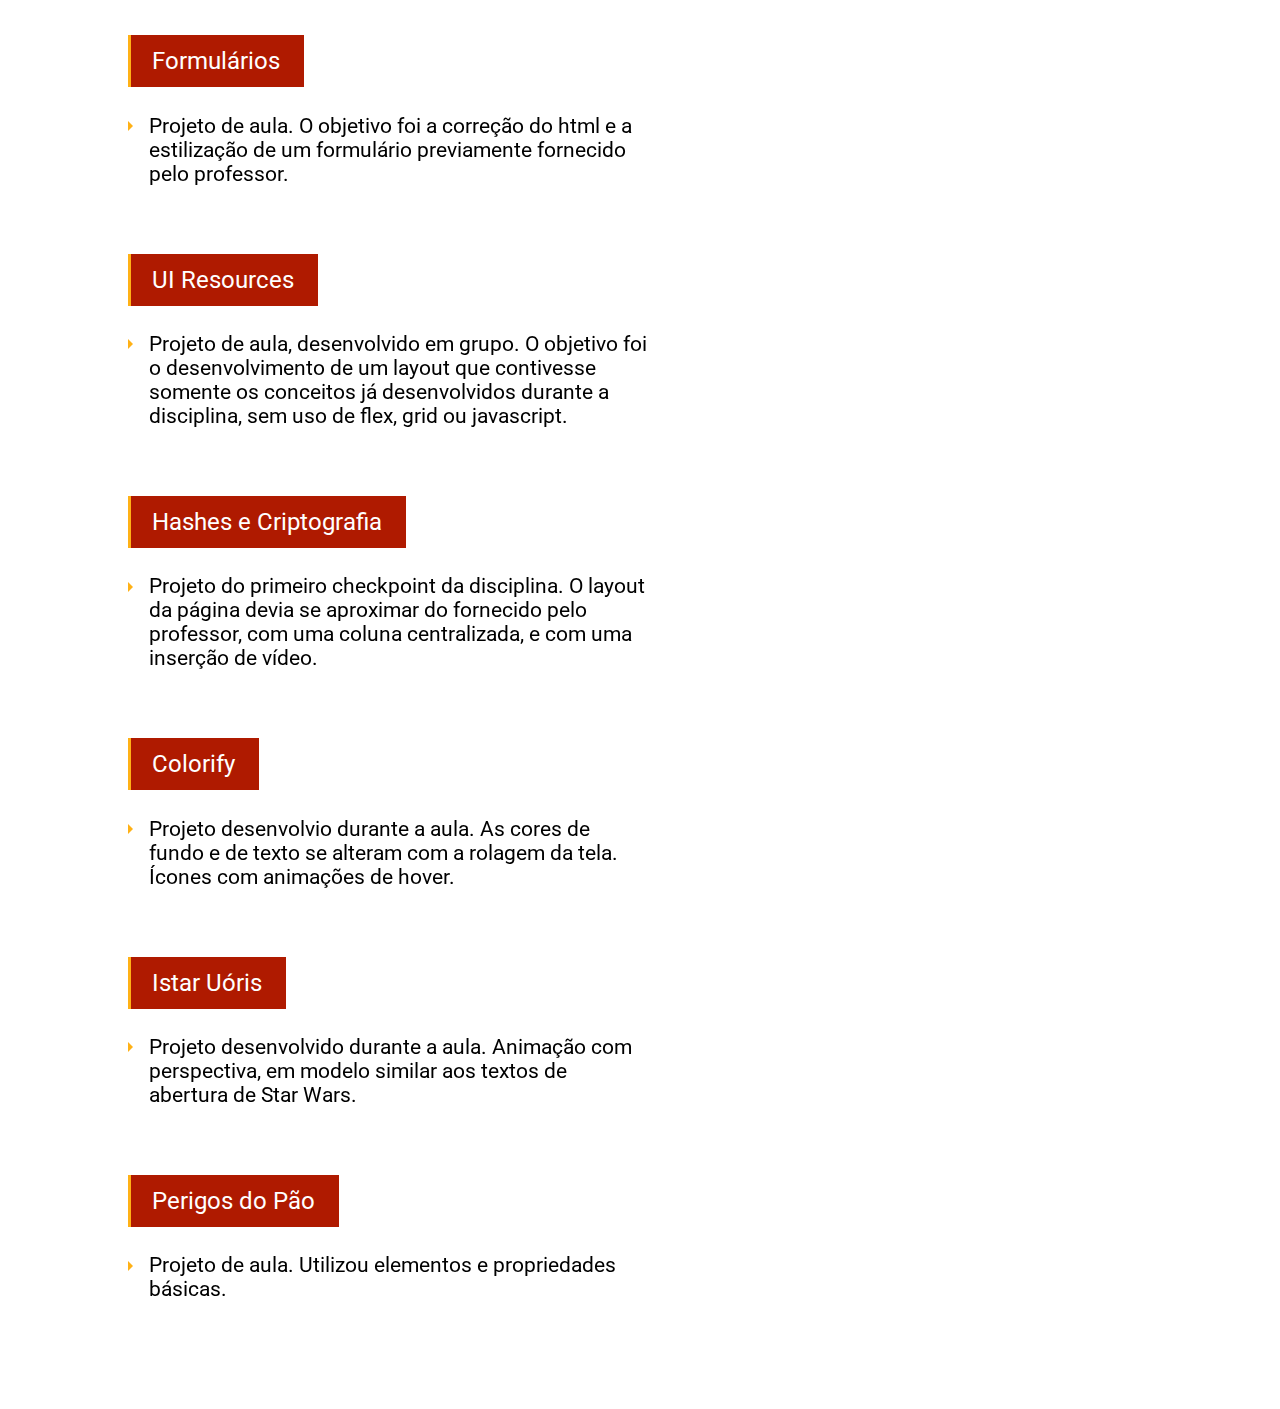
==== commit 406f4240: "readme adjustments" ====
--- a/index.html
+++ b/index.html
@@ -33,16 +33,16 @@
         <li>
           <a class="link" href="./istar-uoris/" target="_blank">Istar Uóris</a>
           <p class="list-description">
-            Projeto desenvolvido durante a aula. Animação com perspectiva, em modelo similar aos
-            textos de abertura de Star Wars.
+            Projeto desenvolvido durante a aula. Animação com perspectiva, em
+            modelo similar aos textos de abertura de Star Wars.
           </p>
         </li>
 
         <li>
           <a class="link" href="./colorify/" target="_blank">Colorify</a>
           <p class="list-description">
-            Projeto desenvolvio durante a aula. As cores de fundo e de texto se alteram com a
-            rolagem da tela. Ícones com animações de hover.
+            Projeto desenvolvio durante a aula. As cores de fundo e de texto se
+            alteram com a rolagem da tela. Ícones com animações de hover.
           </p>
         </li>
 
@@ -86,18 +86,25 @@
         </li>
 
         <li>
-          <a class="link" href="./cadastro/" target="_blank">Formulário de Cadastro de Cliente</a>
+          <a class="link" href="./cadastro/" target="_blank"
+            >Formulário de Cadastro de Cliente</a
+          >
           <p class="list-description">
-            Projeto do segundo checkpoint da disciplina. O objetivo foi a criação de um formulário
-            utilizando transições, animações e pseudoclasses.
+            Projeto do segundo checkpoint da disciplina. O objetivo foi a
+            criação de um formulário utilizando transições, animações e
+            pseudoclasses.
           </p>
         </li>
 
         <li>
-          <a class="link" href="./estacao-do-cafe/" target="_blank">Estação do Café</a>
+          <a class="link" href="./estacao-do-cafe/" target="_blank"
+            >Estação do Café</a
+          >
           <p class="list-description">
-            Projeto do terceiro checkpoint da disciplina, desenvolvido em grupo. O objetivo foi a criação de um site completo, com
-            páginas diferentes, usando Bootstrap e reunindo o conhecimento aprendido durante o bimestre.
+            Projeto do terceiro checkpoint da disciplina, desenvolvido em grupo.
+            O objetivo foi a criação de um site completo, com páginas
+            diferentes, usando Bootstrap e reunindo o conhecimento aprendido
+            durante o bimestre.
           </p>
         </li>
       </ul>
--- a/style.css
+++ b/style.css
@@ -72,6 +72,8 @@
   list-style-type: none;
   padding: 0;
   margin: 0;
+  display: flex;
+  flex-flow: column-reverse;
 }
 
 main ul li {
